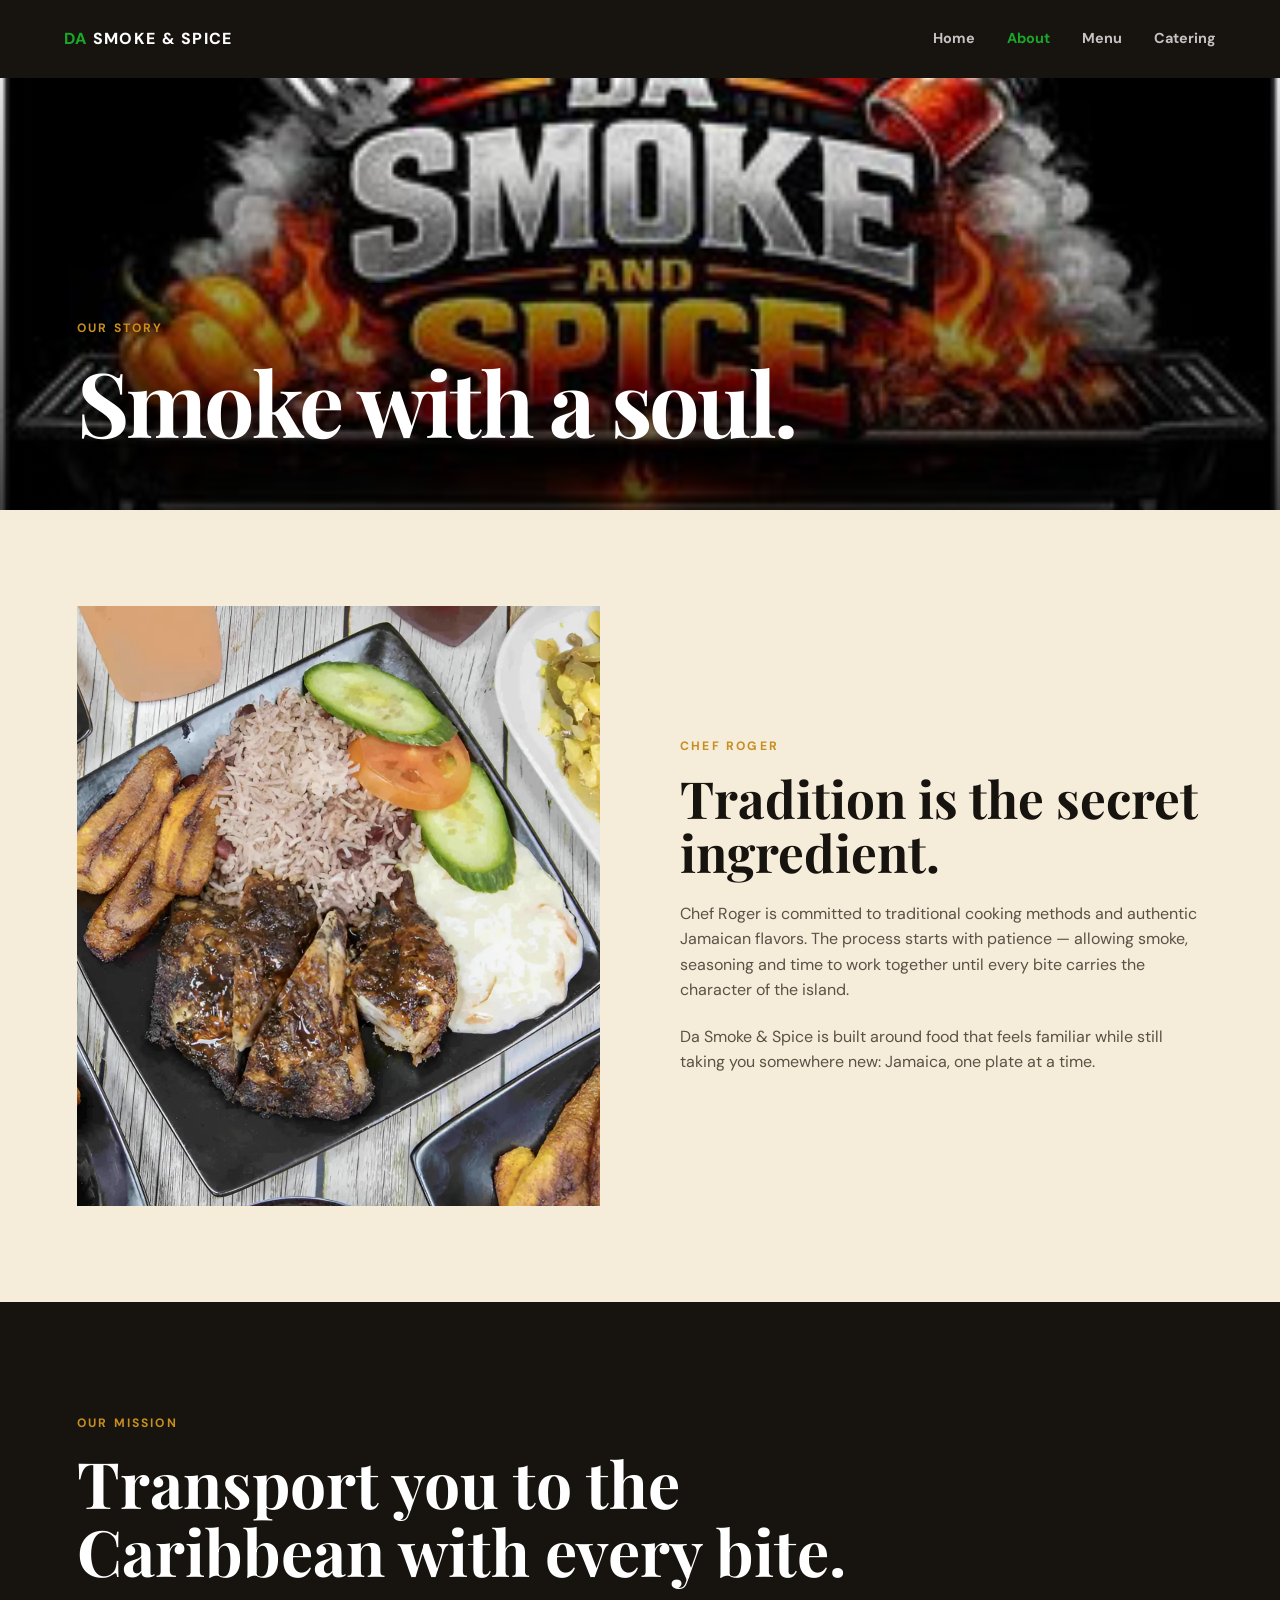
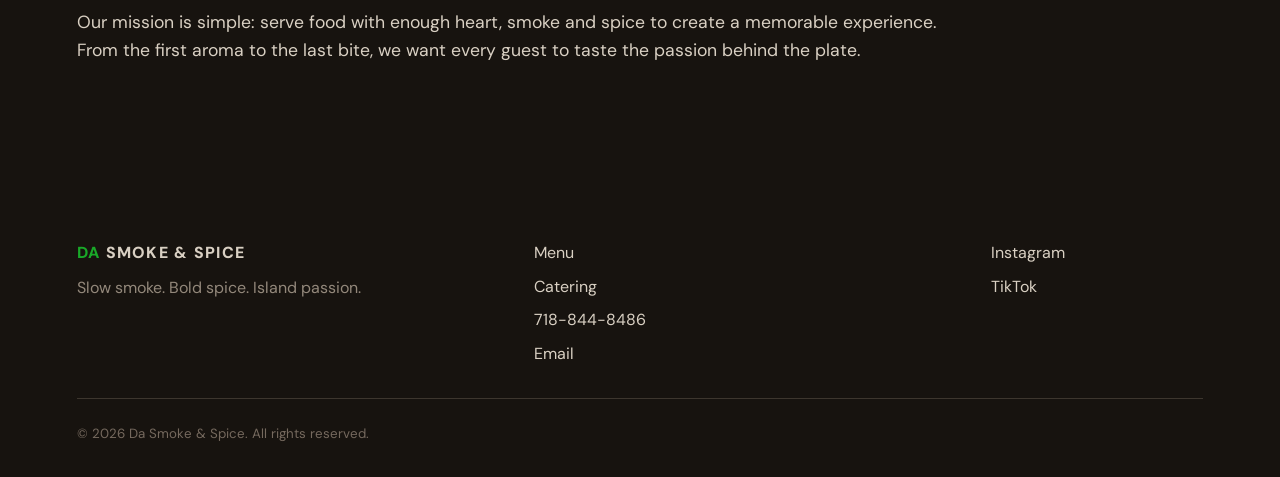
==== about.html @ b2a770de "Add files via upload" ====
<!DOCTYPE html>
<html lang="en">
<head>
<meta charset="UTF-8"><meta name="viewport" content="width=device-width, initial-scale=1.0">
<meta name="description" content="The story and mission behind Da Smoke & Spice.">
<title>About | Da Smoke & Spice</title>
<link rel="preconnect" href="https://fonts.googleapis.com"><link rel="preconnect" href="https://fonts.gstatic.com" crossorigin>
<link href="https://fonts.googleapis.com/css2?family=DM+Sans:wght@400;500;700&family=Playfair+Display:wght@600;700;800&display=swap" rel="stylesheet">
<link rel="stylesheet" href="daSmokestyles.css">
</head>
<body>
<header class="site-header"><a class="logo" href="index.html"><span>DA</span> SMOKE & SPICE</a><button class="menu-toggle">☰</button><nav class="nav"><a href="index.html">Home</a><a class="active" href="about.html">About</a><a href="menu.html">Menu</a><a href="contact.html">Catering</a></nav></header>
<main>
<section class="page-hero about-hero"><div><p class="eyebrow">Our story</p><h1>Smoke with a soul.</h1></div></section>
<section class="split section">
  <div><img src="jamaican food 2.jpg" alt="Food cooking over a grill"></div>
  <div class="copy"><p class="eyebrow">Chef Roger</p><h2>Tradition is the secret ingredient.</h2><p>Chef Roger is committed to traditional cooking methods and authentic Jamaican flavors. The process starts with patience — allowing smoke, seasoning and time to work together until every bite carries the character of the island.</p><p>Da Smoke & Spice is built around food that feels familiar while still taking you somewhere new: Jamaica, one plate at a time.</p></div>
</section>
<section class="mission">
  <div class="mission-inner"><p class="eyebrow">Our mission</p><h2>Transport you to the Caribbean with every bite.</h2><p>Our mission is simple: serve food with enough heart, smoke and spice to create a memorable experience. From the first aroma to the last bite, we want every guest to taste the passion behind the plate.</p></div>
</section>
</main>
<footer class="footer"><div><a class="logo" href="index.html"><span>DA</span> SMOKE & SPICE</a><p>Slow smoke. Bold spice. Island passion.</p></div>
<div class="footer-links"><a href="menu.html">Menu</a><a href="contact.html">Catering</a><a href="tel:17188448486">718-844-8486</a><a href="mailto:info@dasmokeandspice.com">Email</a></div>
<div class="social-links"><a href="https://www.instagram.com/" target="_blank" rel="noopener">Instagram</a><a href="https://www.tiktok.com/@smokespicebbqdmv" target="_blank" rel="noopener">TikTok</a></div><small>© 2026 Da Smoke & Spice. All rights reserved.</small></footer>
<script src="script.js"></script>
</body></html>
---- daSmokestyles.css ----
*{box-sizing:border-box;margin:0;padding:0}
html{scroll-behavior:smooth}
body{font-family:'DM Sans',sans-serif;color:#17130f;background:#f5ecda;line-height:1.6}
a{color:inherit;text-decoration:none}
img{display:block;width:100%;object-fit:cover}
.site-header{height:78px;display:flex;align-items:center;justify-content:space-between;padding:0 5%;background:#17130f;color:#fff;position:relative;z-index:20}
.logo{font-weight:800;letter-spacing:.08em;font-size:1rem}
.logo span{color:#19a828}

.nav{display:flex;gap:2rem;font-weight:700;font-size:.9rem}
.nav a{opacity:.75;transition:.2s}
.nav a:hover,.nav a.active{opacity:1;color:#19a828}

.menu-toggle{display:none;background:none;border:0;color:#fff;font-size:1.6rem}

.hero{min-height:78vh;background:url('da smoke n spice.jpg') center/cover;position:relative;display:flex;align-items:center}
.hero-overlay{position:absolute;inset:0;background:linear-gradient(90deg,rgba(0,0,0,.82),rgba(0,0,0,.3),rgba(0,0,0,.05))}
.hero-content{position:relative;color:#fff;max-width:850px;padding:8vw 6%}

.eyebrow{text-transform:uppercase;letter-spacing:.18em;font-weight:700;font-size:.76rem;color:#c78e20;margin-bottom:1rem}
.hero h1,.page-hero h1{font-family:'Playfair Display',serif;font-size:clamp(3rem,7vw,6.5rem);line-height:1.02;letter-spacing:-.03em
}.hero h1 em{color:#e4b338;font-style:normal}
.hero-copy{max-width:620px;font-size:1.1rem;margin:1.5rem 0 2rem}

.buttons{display:flex;gap:1rem;flex-wrap:wrap}
.btn{display:inline-block;padding:.9rem 1.5rem;border:2px solid transparent;font-weight:800;transition:.2s;cursor:pointer}
.btn-primary{background:#d49b26;color:#17130f}
.btn-light{background:#fff;color:#17130f}
.btn-dark{background:#17130f;color:#fff}
.btn:hover{transform:translateY(-2px)}

.section{padding:6rem 6%}

.intro{display:grid;grid-template-columns:1fr 1fr;gap:5rem;align-items:end}
.intro h2,.section-heading h2,.copy h2,.contact-info h2{font-family:'Playfair Display',serif;font-size:clamp(2.3rem,4vw,4.3rem);line-height:1.05}
.intro>p{font-size:1.15rem;color:#5c5146}

.feature-grid{display:grid;grid-template-columns:2fr 1fr 1fr;gap:1rem;padding:0 1rem}
.feature-card{position:relative;min-height:500px;overflow:hidden;background:#17130f;color:#fff}
.feature-card-large{min-height:600px}
.feature-card img{height:100%;position:absolute;inset:0;transition:.5s}
.feature-card:hover img{transform:scale(1.05)}
.feature-card:after{content:'';position:absolute;inset:0;background:linear-gradient(transparent 35%,rgba(0,0,0,.9))}
.feature-card div{position:absolute;z-index:2;bottom:2rem;left:2rem;right:2rem}
.feature-card span{color:#e1ad32}
.feature-card h3{font-family:'Playfair Display',serif;font-size:2rem}

.social{background:#eee6d6}
.section-heading{display:flex;justify-content:space-between;align-items:end;margin-bottom:1rem}
.text-link{font-weight:800;border-bottom:2px solid #d49b26;padding-bottom:.25rem}
.muted{color:#75695e;margin-bottom:2rem}

.social-grid{display:grid;grid-template-columns:repeat(4,1fr);gap:1rem}
.social-grid img{aspect-ratio:1;object-fit:cover}

.cta-band{background:#c78e20;color:#17130f;padding:4rem 6%;display:flex;justify-content:space-between;align-items:center;gap:2rem}
.cta-band h2{font-family:'Playfair Display',serif;font-size:3rem}

.page-hero{height:48vh;display:flex;align-items:end;padding:5% 6%;color:#fff;background-position:center;background-size:cover;position:relative}
.page-hero:after{content:'';position:absolute;inset:0;background:linear-gradient(0deg,rgba(0,0,0,.72),transparent)}
.page-hero>div{position:relative;z-index:1}
.about-hero{background-image:url('da smoke n spice.jpg')}
.menu-hero{background-image:url('da smoke n spice.jpg')}
.contact-hero{background-image:url('da smoke n spice.jpg')}

.split{display:grid;grid-template-columns:1fr 1fr;gap:5rem;align-items:center}
.split img{min-height:600px}

.copy p:not(.eyebrow){margin-top:1.3rem;color:#5c5146}

.mission{background:#17130f;color:#fff;padding:7rem 6%}
.mission-inner{max-width:900px}
.mission h2{font-family:'Playfair Display',serif;font-size:clamp(2.5rem,5vw,5rem);line-height:1.05}
.mission p:last-child{margin-top:1.5rem;color:#d9d0c3;font-size:1.1rem}

.menu-section{padding-top:4rem}
.menu-category{display:grid;grid-template-columns:1fr 1fr;min-height:650px;margin-bottom:4rem;background:#eee6d6}
.menu-category.reverse .category-image{order:2}
.category-image img{height:100%;min-height:650px}

.menu-content{padding:4rem}
.menu-content h2{font-family:'Playfair Display',serif;font-size:3.5rem;margin-bottom:2rem}

.menu-item{display:flex;justify-content:space-between;gap:2rem;padding:1.4rem 0;border-top:1px solid #c9bcaa}
.menu-item h3{font-size:1.2rem}
.menu-item p{color:#75695e;font-size:.95rem}

.menu-note{margin:0 6% 5rem;padding:1rem 1.5rem;background:#fff0c9;border-left:4px solid #c78e20}

.contact-layout{display:grid;grid-template-columns:.9fr 1.1fr;gap:6rem}
.contact-info h2{margin-bottom:1.5rem}
.contact-info>p:not(.eyebrow){color:#655a4f;margin-bottom:3rem}
.contact-detail{border-top:1px solid #c9bcaa;padding:1.25rem 0}
.contact-detail span{display:block;font-size:.7rem;letter-spacing:.15em;font-weight:800;color:#c78e20;margin-bottom:.3rem}
.contact-detail a{font-weight:700}

.inquiry-form{background:#eee6d6;padding:2rem}
.inquiry-form label{display:block;font-weight:700;margin-bottom:1.2rem}
.inquiry-form input,.inquiry-form textarea{width:100%;display:block;margin-top:.45rem;padding:.85rem;border:1px solid #c9bcaa;background:#fff;font:inherit}
.form-status{margin-top:1rem;color:#775b13;font-weight:700}

.footer{background:#17130f;color:#d9d0c3;padding:4rem 6% 2rem;display:grid;grid-template-columns:2fr 2fr 1fr;gap:2rem}
.footer p{margin-top:.6rem;color:#93887b}
.footer-links,.social-links{display:flex;flex-direction:column;gap:.5rem}
.footer a:hover{color:#e1ad32}
.footer small{grid-column:1/-1;border-top:1px solid #3d362e;padding-top:1.5rem;color:#75695e}@media(max-width:800px){.site-header{height:68px}

.menu-toggle{display:block}

.nav{display:none;position:absolute;top:68px;left:0;right:0;background:#17130f;padding:1rem 6%;flex-direction:column;gap:1rem}
.nav.open{display:flex}

.hero{min-height:82vh}
.intro,.split,.contact-layout{grid-template-columns:1fr;gap:2rem}
.feature-grid{grid-template-columns:1fr;padding:0 .75rem}
.feature-card,.feature-card-large{min-height:430px}

.social-grid{grid-template-columns:1fr 1fr}

.cta-band{flex-direction:column;align-items:flex-start}

.page-hero{height:42vh}

.menu-category{grid-template-columns:1fr}
.menu-category.reverse .category-image{order:0}

.category-image img{min-height:350px}

.menu-content{padding:2.5rem 1.5rem}
.menu-content h2{font-size:2.7rem}

.footer{grid-template-columns:1fr 1fr}
.footer small{grid-column:1/-1}}@media(max-width:500px){.hero-content{padding:7vw 5%}
.hero h1{font-size:3.2rem}

.section{padding:4rem 5%}.social-grid{grid-template-columns:1fr}
.footer{grid-template-columns:1fr}
.footer small{grid-column:auto}}
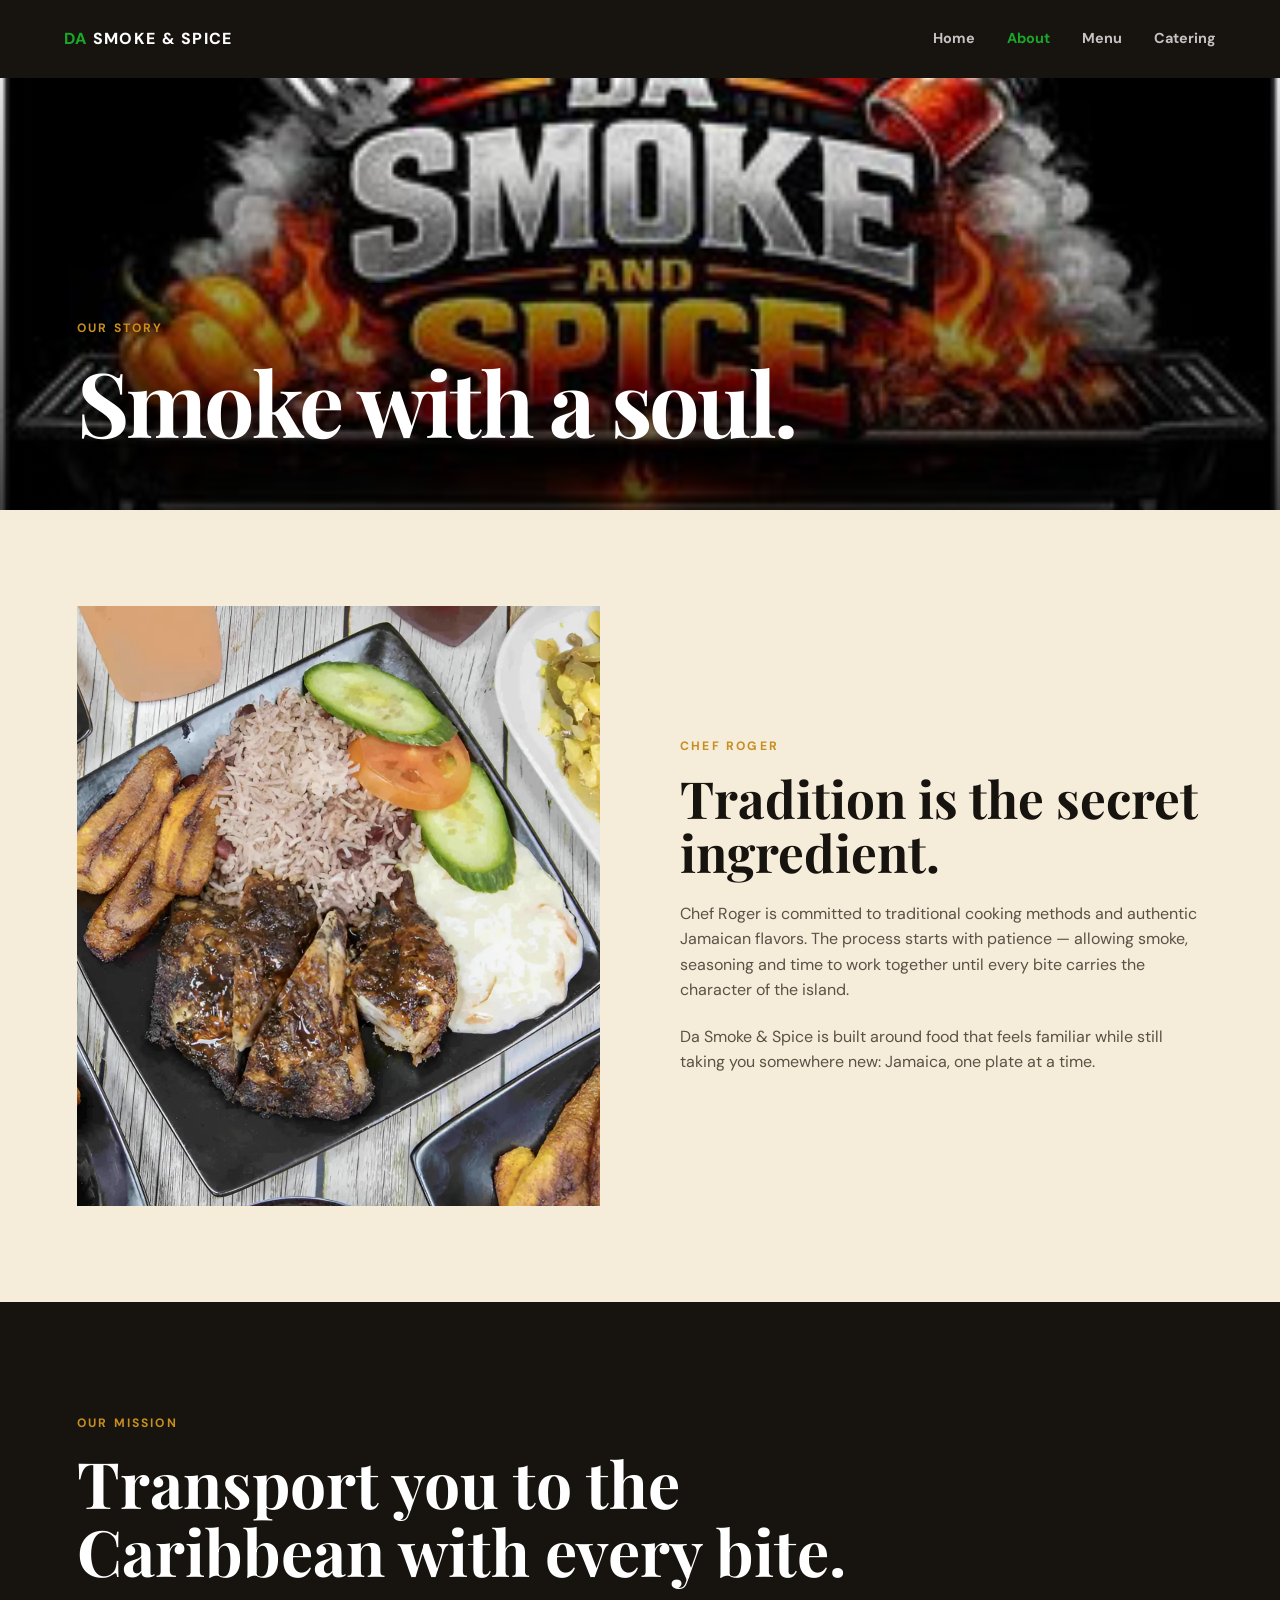
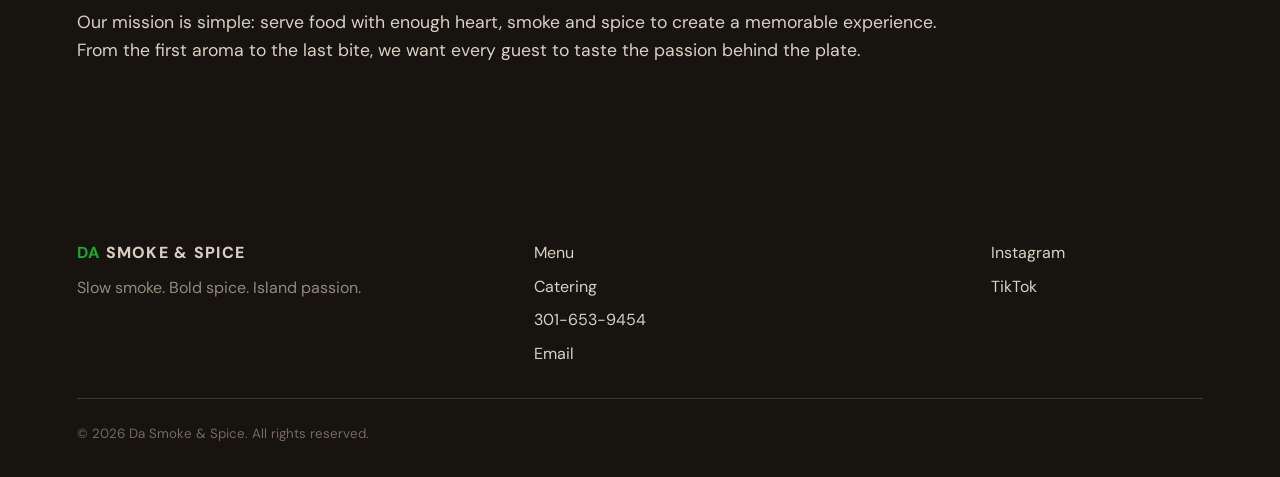
==== commit 5c2ec011: "Add files via upload" ====
--- a/about.html
+++ b/about.html
@@ -4,6 +4,14 @@
 <meta charset="UTF-8"><meta name="viewport" content="width=device-width, initial-scale=1.0">
 <meta name="description" content="The story and mission behind Da Smoke & Spice.">
 <title>About | Da Smoke & Spice</title>
+<link rel="canonical" href="https://maxmitch89.github.io/Da-smoke-n-spice-test-website/about.html">
+<meta property="og:type" content="website">
+<meta property="og:site_name" content="Da Smoke & Spice">
+<meta property="og:title" content="About | Da Smoke & Spice">
+<meta property="og:description" content="The story and mission behind Da Smoke & Spice.">
+<meta property="og:image" content="https://maxmitch89.github.io/Da-smoke-n-spice-test-website/jamaican%20food%202.jpg">
+<meta property="og:url" content="https://maxmitch89.github.io/Da-smoke-n-spice-test-website/about.html">
+<meta name="twitter:card" content="summary_large_image">
 <link rel="preconnect" href="https://fonts.googleapis.com"><link rel="preconnect" href="https://fonts.gstatic.com" crossorigin>
 <link href="https://fonts.googleapis.com/css2?family=DM+Sans:wght@400;500;700&family=Playfair+Display:wght@600;700;800&display=swap" rel="stylesheet">
 <link rel="stylesheet" href="daSmokestyles.css">
@@ -21,7 +29,7 @@
 </section>
 </main>
 <footer class="footer"><div><a class="logo" href="index.html"><span>DA</span> SMOKE & SPICE</a><p>Slow smoke. Bold spice. Island passion.</p></div>
-<div class="footer-links"><a href="menu.html">Menu</a><a href="contact.html">Catering</a><a href="tel:17188448486">718-844-8486</a><a href="mailto:info@dasmokeandspice.com">Email</a></div>
-<div class="social-links"><a href="https://www.instagram.com/" target="_blank" rel="noopener">Instagram</a><a href="https://www.tiktok.com/@smokespicebbqdmv" target="_blank" rel="noopener">TikTok</a></div><small>© 2026 Da Smoke & Spice. All rights reserved.</small></footer>
+<div class="footer-links"><a href="menu.html">Menu</a><a href="contact.html">Catering</a><a href="tel:13016539454">301-653-9454</a><a href="mailto:info@dasmokeandspice.com">Email</a></div>
+<div class="social-links"><a href="https://www.instagram.com/dasmokeandspice/" target="_blank" rel="noopener">Instagram</a><a href="https://www.tiktok.com/@smokespicebbqdmv" target="_blank" rel="noopener">TikTok</a></div><small>© 2026 Da Smoke & Spice. All rights reserved.</small></footer>
 <script src="script.js"></script>
 </body></html>
--- a/daSmokestyles.css
+++ b/daSmokestyles.css
@@ -136,3 +136,9 @@
 .section{padding:4rem 5%}.social-grid{grid-template-columns:1fr}
 .footer{grid-template-columns:1fr}
 .footer small{grid-column:auto}}
+
+/* FAQ section (AEO) */
+.faq-list{display:grid;gap:1.5rem;margin-top:2rem}
+.faq-item{border-top:1px solid #e4ddd2;padding-top:1.25rem}
+.faq-item h3{font-family:'Playfair Display',serif;font-size:1.3rem;margin-bottom:.5rem}
+.faq-item p{color:#5c5347;max-width:720px}
